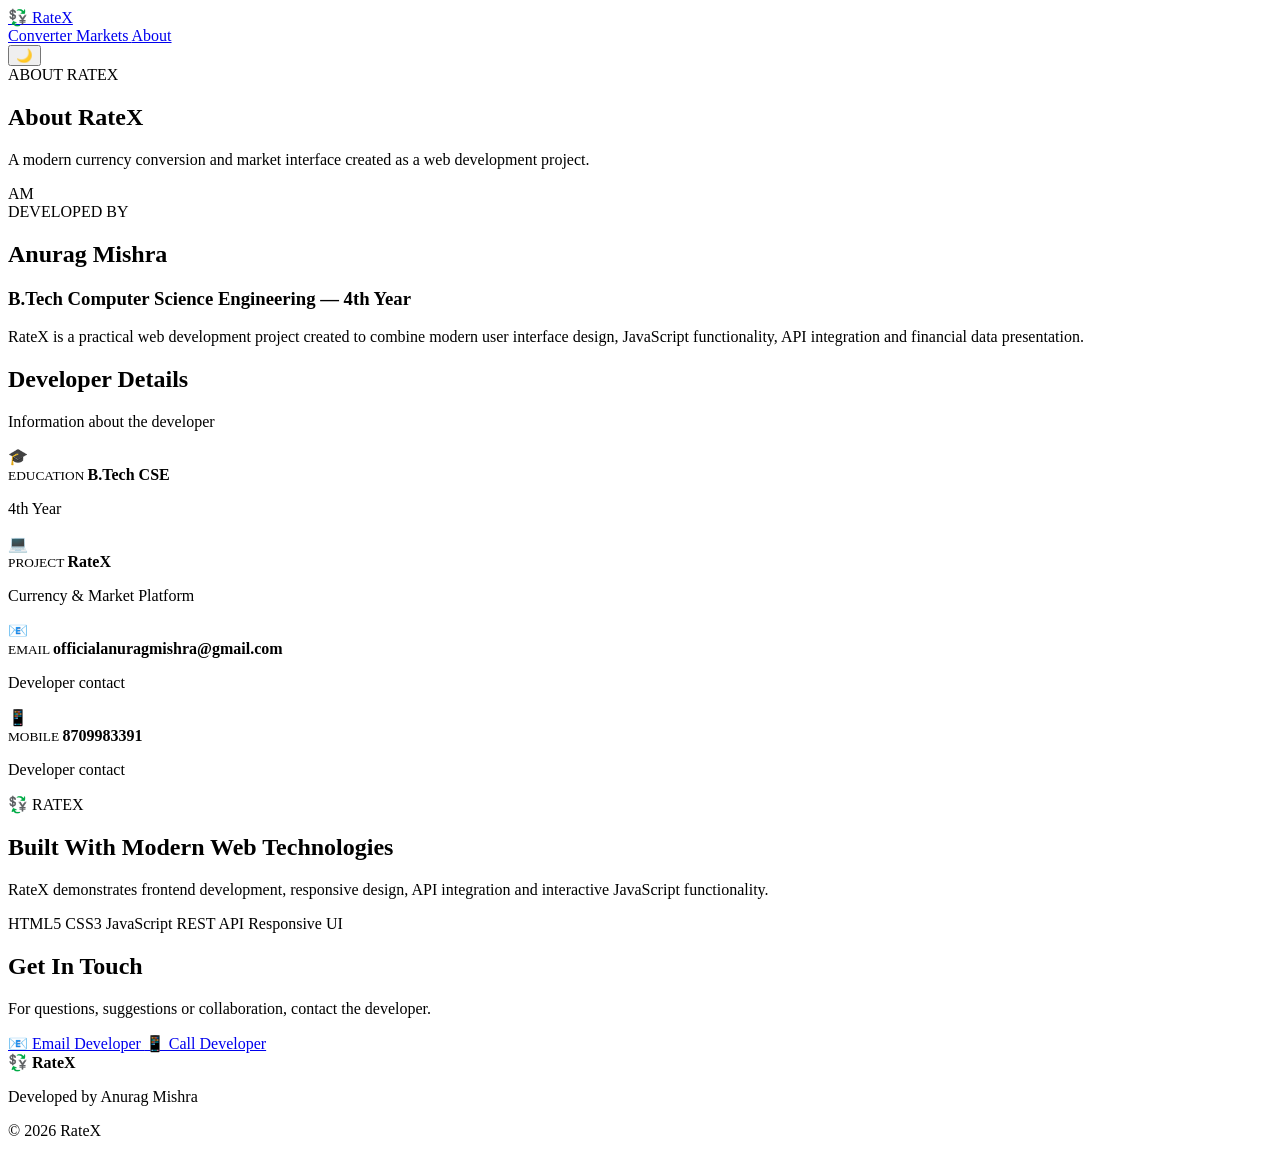
==== About.html @ 6daa4794 "initials of About.html for RateX project This file contains the HTML structure for the About page of" ====
<!DOCTYPE html>
<html lang="en">

<head>

    <meta charset="UTF-8">

    <meta name="viewport"
          content="width=device-width, initial-scale=1.0">

    <meta name="description"
          content="About Anurag Mishra - Developer of RateX">

    <title>RateX | About</title>

    <link rel="stylesheet" href="style.css">

</head>

<body>

<!-- NAVBAR -->

<header class="navbar">

    <a href="index.html" class="logo">
        💱 <span>RateX</span>
    </a>

    <nav>

        <a href="index.html">
            Converter
        </a>

        <a href="market.html">
            Markets
        </a>

        <a href="about.html"
           class="active">

            About

        </a>

    </nav>

    <button id="themeBtn"
            class="icon-btn">

        🌙

    </button>

</header>


<!-- MAIN -->

<main>

    <!-- HERO -->

    <section class="hero">

        <div class="live-badge">
            ABOUT RATEX
        </div>

        <h1>
            About RateX
        </h1>

        <p>
            A modern currency conversion and market
            interface created as a web development project.
        </p>

    </section>


    <!-- DEVELOPER -->

    <section class="developer-card">

        <div class="avatar">
            AM
        </div>


        <div class="developer-content">

            <span class="eyebrow">
                DEVELOPED BY
            </span>

            <h2>
                Anurag Mishra
            </h2>

            <h3>
                B.Tech Computer Science Engineering
                — 4th Year
            </h3>

            <p>
                RateX is a practical web development project
                created to combine modern user interface
                design, JavaScript functionality, API
                integration and financial data presentation.
            </p>

        </div>

    </section>


    <!-- DETAILS -->

    <section class="section">

        <div class="section-header">

            <div>

                <h2>
                    Developer Details
                </h2>

                <p>
                    Information about the developer
                </p>

            </div>

        </div>


        <div class="details-grid">

            <div class="detail-card">

                <div class="detail-icon">
                    🎓
                </div>

                <div>

                    <small>
                        EDUCATION
                    </small>

                    <strong>
                        B.Tech CSE
                    </strong>

                    <p>
                        4th Year
                    </p>

                </div>

            </div>


            <div class="detail-card">

                <div class="detail-icon">
                    💻
                </div>

                <div>

                    <small>
                        PROJECT
                    </small>

                    <strong>
                        RateX
                    </strong>

                    <p>
                        Currency & Market Platform
                    </p>

                </div>

            </div>


            <div class="detail-card">

                <div class="detail-icon">
                    📧
                </div>

                <div>

                    <small>
                        EMAIL
                    </small>

                    <strong>
                        officialanuragmishra@gmail.com
                    </strong>

                    <p>
                        Developer contact
                    </p>

                </div>

            </div>


            <div class="detail-card">

                <div class="detail-icon">
                    📱
                </div>

                <div>

                    <small>
                        MOBILE
                    </small>

                    <strong>
                        8709983391
                    </strong>

                    <p>
                        Developer contact
                    </p>

                </div>

            </div>

        </div>

    </section>


    <!-- TECHNOLOGY -->

    <section class="project-card">

        <span class="project-badge">
            💱 RATEX
        </span>

        <h2>
            Built With Modern Web Technologies
        </h2>

        <p>
            RateX demonstrates frontend development,
            responsive design, API integration and
            interactive JavaScript functionality.
        </p>


        <div class="tech-list">

            <span>HTML5</span>

            <span>CSS3</span>

            <span>JavaScript</span>

            <span>REST API</span>

            <span>Responsive UI</span>

        </div>

    </section>


    <!-- CONTACT -->

    <section class="contact-card">

        <h2>
            Get In Touch
        </h2>

        <p>
            For questions, suggestions or collaboration,
            contact the developer.
        </p>


        <div class="contact-buttons">

            <a
                href="mailto:officialanuragmishra@gmail.com"
                class="primary-btn"
            >
                📧 Email Developer
            </a>


            <a
                href="tel:8709983391"
                class="secondary-btn"
            >
                📱 Call Developer
            </a>

        </div>

    </section>

</main>


<!-- FOOTER -->

<footer>

    <strong>💱 RateX</strong>

    <p>
        Developed by Anurag Mishra
    </p>

    <p>
        © 2026 RateX
    </p>

</footer>


<script src="script.js"></script>

</body>
</html>
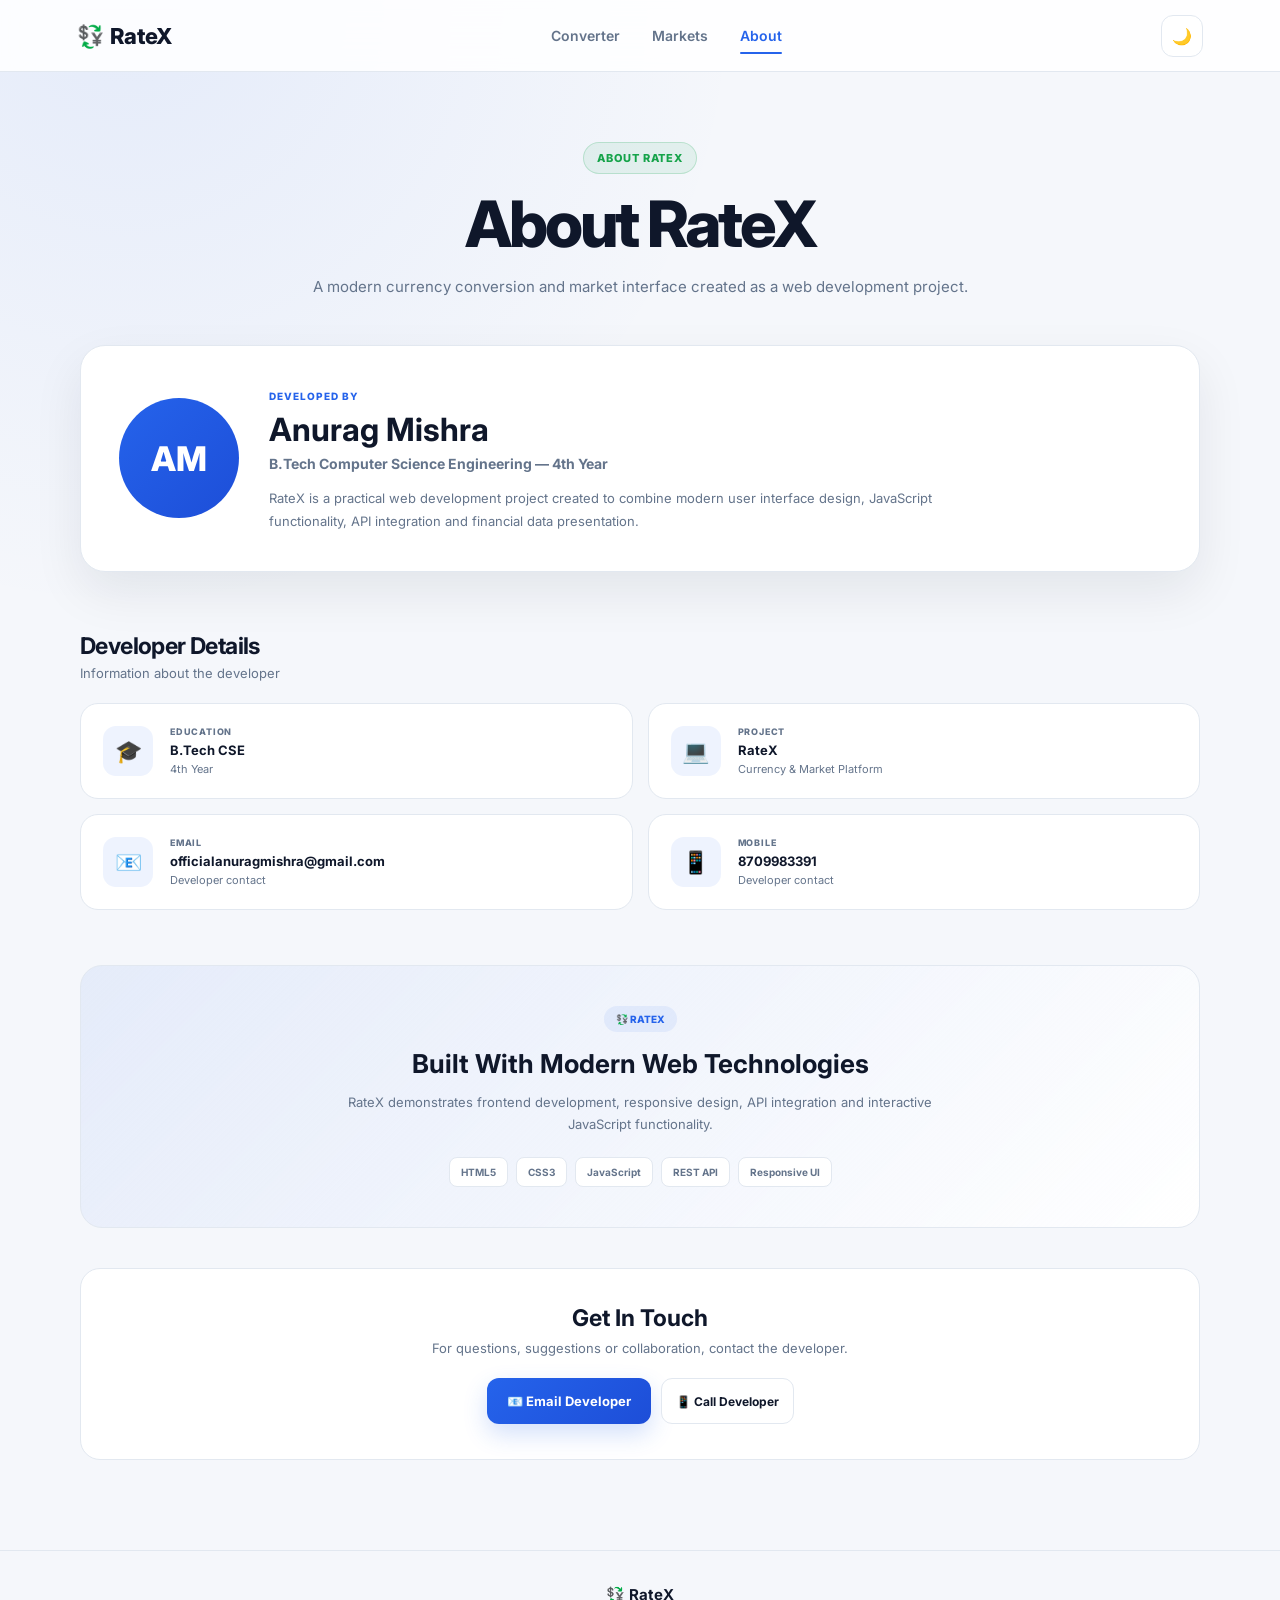
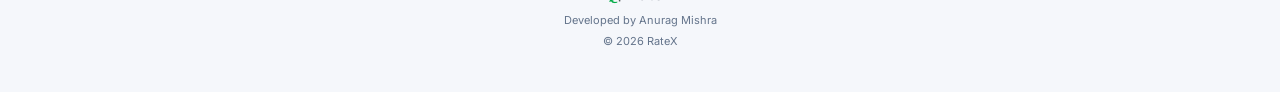
==== commit 81d74e1d: "Update About.html" ====
--- a/About.html
+++ b/About.html
@@ -33,11 +33,11 @@
             Converter
         </a>
 
-        <a href="market.html">
+        <a href="Market.html">
             Markets
         </a>
 
-        <a href="about.html"
+        <a href="About.html"
            class="active">
 
             About
--- a/style.css
+++ b/style.css
@@ -0,0 +1,1597 @@
+@import url('https://fonts.googleapis.com/css2?family=Inter:wght@400;500;600;700;800&display=swap');
+
+
+/* =========================================================
+   VARIABLES
+========================================================= */
+
+:root {
+
+    --bg: #f5f7fb;
+
+    --surface: #ffffff;
+
+    --surface-soft: #f8fafc;
+
+    --text: #0f172a;
+
+    --muted: #64748b;
+
+    --border: #e2e8f0;
+
+    --primary: #2563eb;
+
+    --primary-dark: #1d4ed8;
+
+    --success: #16a34a;
+
+    --danger: #dc2626;
+
+    --shadow:
+        0 20px 50px rgba(15, 23, 42, .08);
+
+    --radius: 20px;
+
+    --transition: .25s ease;
+}
+
+
+body.dark {
+
+    --bg: #080d18;
+
+    --surface: #0f172a;
+
+    --surface-soft: #111c2e;
+
+    --text: #f8fafc;
+
+    --muted: #94a3b8;
+
+    --border: #243247;
+
+    --shadow:
+        0 20px 60px rgba(0, 0, 0, .4);
+}
+
+
+/* =========================================================
+   RESET
+========================================================= */
+
+* {
+    margin: 0;
+    padding: 0;
+    box-sizing: border-box;
+}
+
+
+html {
+    scroll-behavior: smooth;
+}
+
+
+body {
+
+    font-family:
+        "Inter",
+        Arial,
+        sans-serif;
+
+    background:
+        radial-gradient(
+            circle at 10% 0%,
+            rgba(37, 99, 235, .08),
+            transparent 30%
+        ),
+        var(--bg);
+
+    color: var(--text);
+
+    min-height: 100vh;
+
+    transition:
+        background .25s ease,
+        color .25s ease;
+}
+
+
+button,
+input,
+select {
+    font: inherit;
+}
+
+
+button {
+    cursor: pointer;
+}
+
+
+a {
+    color: inherit;
+}
+
+
+/* =========================================================
+   NAVBAR
+========================================================= */
+
+.navbar {
+
+    position: sticky;
+
+    top: 0;
+
+    z-index: 1000;
+
+    height: 72px;
+
+    padding:
+        0 clamp(18px, 6vw, 90px);
+
+    display: flex;
+
+    align-items: center;
+
+    justify-content: space-between;
+
+    background:
+        color-mix(
+            in srgb,
+            var(--surface) 86%,
+            transparent
+        );
+
+    backdrop-filter: blur(18px);
+
+    border-bottom:
+        1px solid var(--border);
+}
+
+
+.logo {
+
+    display: flex;
+
+    align-items: center;
+
+    gap: 7px;
+
+    text-decoration: none;
+
+    font-size: 22px;
+
+    font-weight: 800;
+
+    letter-spacing: -.7px;
+}
+
+
+nav {
+
+    display: flex;
+
+    align-items: center;
+
+    gap: 32px;
+}
+
+
+nav a {
+
+    position: relative;
+
+    text-decoration: none;
+
+    color: var(--muted);
+
+    font-size: 14px;
+
+    font-weight: 600;
+
+    transition:
+        color var(--transition);
+}
+
+
+nav a:hover,
+nav a.active {
+
+    color: var(--primary);
+}
+
+
+nav a.active::after {
+
+    content: "";
+
+    position: absolute;
+
+    left: 0;
+
+    right: 0;
+
+    bottom: -10px;
+
+    height: 2px;
+
+    background: var(--primary);
+
+    border-radius: 10px;
+}
+
+
+.icon-btn {
+
+    width: 42px;
+
+    height: 42px;
+
+    display: grid;
+
+    place-items: center;
+
+    border: 1px solid var(--border);
+
+    border-radius: 12px;
+
+    background: var(--surface);
+
+    color: var(--text);
+
+    transition:
+        transform var(--transition),
+        border-color var(--transition);
+}
+
+
+.icon-btn:hover {
+
+    transform: translateY(-2px);
+
+    border-color: var(--primary);
+}
+
+
+/* =========================================================
+   MAIN
+========================================================= */
+
+main {
+
+    width:
+        min(
+            1120px,
+            calc(100% - 32px)
+        );
+
+    margin: auto;
+
+    padding:
+        70px 0 90px;
+}
+
+
+/* =========================================================
+   HERO
+========================================================= */
+
+.hero {
+
+    max-width: 760px;
+
+    margin:
+        0 auto 45px;
+
+    text-align: center;
+}
+
+
+.live-badge {
+
+    display: inline-flex;
+
+    align-items: center;
+
+    gap: 8px;
+
+    padding: 8px 13px;
+
+    border-radius: 999px;
+
+    background:
+        rgba(22, 163, 74, .08);
+
+    border:
+        1px solid rgba(22, 163, 74, .2);
+
+    color: var(--success);
+
+    font-size: 11px;
+
+    font-weight: 800;
+
+    letter-spacing: .8px;
+}
+
+
+.live-dot {
+
+    width: 7px;
+
+    height: 7px;
+
+    border-radius: 50%;
+
+    background: var(--success);
+
+    box-shadow:
+        0 0 0 4px rgba(22, 163, 74, .1);
+}
+
+
+.hero h1 {
+
+    margin-top: 18px;
+
+    font-size:
+        clamp(40px, 7vw, 64px);
+
+    line-height: 1;
+
+    letter-spacing: -3px;
+
+    font-weight: 800;
+}
+
+
+.hero p {
+
+    margin-top: 18px;
+
+    color: var(--muted);
+
+    line-height: 1.7;
+
+    font-size: 15px;
+}
+
+
+/* =========================================================
+   CONVERTER
+========================================================= */
+
+.converter-card {
+
+    padding:
+        clamp(18px, 4vw, 38px);
+
+    background: var(--surface);
+
+    border:
+        1px solid var(--border);
+
+    border-radius: 28px;
+
+    box-shadow: var(--shadow);
+}
+
+
+.currency-box {
+
+    padding: 20px;
+
+    background: var(--surface-soft);
+
+    border:
+        1px solid var(--border);
+
+    border-radius: 18px;
+
+    transition:
+        border-color var(--transition),
+        box-shadow var(--transition);
+}
+
+
+.currency-box:focus-within {
+
+    border-color:
+        rgba(37, 99, 235, .5);
+
+    box-shadow:
+        0 0 0 4px
+        rgba(37, 99, 235, .08);
+}
+
+
+.currency-box label {
+
+    display: block;
+
+    margin-bottom: 12px;
+
+    color: var(--muted);
+
+    font-size: 11px;
+
+    font-weight: 800;
+
+    letter-spacing: .8px;
+
+    text-transform: uppercase;
+}
+
+
+.currency-row {
+
+    display: flex;
+
+    gap: 12px;
+}
+
+
+.currency-row input {
+
+    flex: 1;
+
+    min-width: 0;
+
+    border: 0;
+
+    outline: none;
+
+    background: transparent;
+
+    color: var(--text);
+
+    font-size: 36px;
+
+    font-weight: 700;
+
+    letter-spacing: -1.5px;
+}
+
+
+.currency-row select {
+
+    width: 155px;
+
+    padding: 0 13px;
+
+    border:
+        1px solid var(--border);
+
+    border-radius: 12px;
+
+    outline: none;
+
+    background: var(--surface);
+
+    color: var(--text);
+
+    font-size: 14px;
+
+    font-weight: 700;
+}
+
+
+.currency-row select:focus {
+
+    border-color: var(--primary);
+}
+
+
+/* =========================================================
+   SWAP
+========================================================= */
+
+.swap-btn {
+
+    display: grid;
+
+    place-items: center;
+
+    width: 52px;
+
+    height: 52px;
+
+    margin:
+        -7px auto;
+
+    position: relative;
+
+    z-index: 2;
+
+    border:
+        5px solid var(--surface);
+
+    border-radius: 50%;
+
+    background: var(--primary);
+
+    color: white;
+
+    font-size: 22px;
+
+    font-weight: 700;
+
+    transition:
+        transform .35s ease,
+        background .2s ease;
+}
+
+
+.swap-btn:hover {
+
+    transform: rotate(180deg);
+
+    background: var(--primary-dark);
+}
+
+
+/* =========================================================
+   RATE
+========================================================= */
+
+.rate-box {
+
+    padding:
+        25px 10px 20px;
+
+    text-align: center;
+}
+
+
+.rate-box strong {
+
+    display: block;
+
+    font-size: 16px;
+}
+
+
+.rate-box span {
+
+    display: block;
+
+    margin-top: 7px;
+
+    color: var(--muted);
+
+    font-size: 12px;
+}
+
+
+/* =========================================================
+   BUTTONS
+========================================================= */
+
+.primary-btn {
+
+    display: inline-flex;
+
+    align-items: center;
+
+    justify-content: center;
+
+    gap: 7px;
+
+    border: 0;
+
+    padding: 15px 20px;
+
+    border-radius: 12px;
+
+    background:
+        linear-gradient(
+            135deg,
+            var(--primary),
+            var(--primary-dark)
+        );
+
+    color: white;
+
+    text-decoration: none;
+
+    font-size: 13px;
+
+    font-weight: 700;
+
+    box-shadow:
+        0 10px 24px
+        rgba(37, 99, 235, .2);
+
+    transition:
+        transform var(--transition),
+        box-shadow var(--transition);
+}
+
+
+.primary-btn:hover {
+
+    transform: translateY(-2px);
+
+    box-shadow:
+        0 15px 30px
+        rgba(37, 99, 235, .28);
+}
+
+
+.converter-card > .primary-btn {
+
+    width: 100%;
+}
+
+
+.secondary-btn {
+
+    display: inline-flex;
+
+    align-items: center;
+
+    justify-content: center;
+
+    gap: 7px;
+
+    padding: 10px 14px;
+
+    border:
+        1px solid var(--border);
+
+    border-radius: 11px;
+
+    background: var(--surface);
+
+    color: var(--text);
+
+    text-decoration: none;
+
+    font-size: 12px;
+
+    font-weight: 700;
+
+    transition:
+        border-color var(--transition),
+        transform var(--transition);
+}
+
+
+.secondary-btn:hover {
+
+    transform: translateY(-1px);
+
+    border-color: var(--primary);
+}
+
+
+/* =========================================================
+   SECTIONS
+========================================================= */
+
+.section {
+
+    margin-top: 60px;
+}
+
+
+.section-header {
+
+    display: flex;
+
+    align-items: center;
+
+    justify-content: space-between;
+
+    gap: 20px;
+
+    margin-bottom: 22px;
+}
+
+
+.section-header h2 {
+
+    font-size: 23px;
+
+    letter-spacing: -.6px;
+}
+
+
+.section-header p {
+
+    margin-top: 5px;
+
+    color: var(--muted);
+
+    font-size: 13px;
+}
+
+
+/* =========================================================
+   MARKET CARDS
+========================================================= */
+
+.market-grid {
+
+    display: grid;
+
+    grid-template-columns:
+        repeat(4, 1fr);
+
+    gap: 15px;
+}
+
+
+.market-card {
+
+    padding: 22px;
+
+    background: var(--surface);
+
+    border:
+        1px solid var(--border);
+
+    border-radius: 18px;
+
+    box-shadow:
+        0 8px 25px
+        rgba(15, 23, 42, .04);
+
+    transition:
+        transform var(--transition),
+        border-color var(--transition),
+        box-shadow var(--transition);
+}
+
+
+.market-card:hover {
+
+    transform: translateY(-4px);
+
+    border-color:
+        rgba(37, 99, 235, .35);
+
+    box-shadow:
+        0 15px 35px
+        rgba(15, 23, 42, .08);
+}
+
+
+.market-card span {
+
+    display: block;
+
+    margin-bottom: 14px;
+
+    color: var(--muted);
+
+    font-size: 12px;
+
+    font-weight: 700;
+}
+
+
+.market-card strong {
+
+    display: block;
+
+    font-size: 23px;
+
+    font-weight: 800;
+}
+
+
+.market-card small {
+
+    display: block;
+
+    margin-top: 9px;
+
+    color: var(--success);
+
+    font-size: 11px;
+
+    font-weight: 600;
+}
+
+
+/* =========================================================
+   FEATURES
+========================================================= */
+
+.feature-grid {
+
+    display: grid;
+
+    grid-template-columns:
+        repeat(4, 1fr);
+
+    gap: 15px;
+}
+
+
+.feature-card {
+
+    padding: 25px;
+
+    background: var(--surface);
+
+    border:
+        1px solid var(--border);
+
+    border-radius: 18px;
+}
+
+
+.feature-icon {
+
+    font-size: 25px;
+
+    margin-bottom: 15px;
+}
+
+
+.feature-card h3 {
+
+    font-size: 15px;
+}
+
+
+.feature-card p {
+
+    margin-top: 8px;
+
+    color: var(--muted);
+
+    font-size: 12px;
+
+    line-height: 1.7;
+}
+
+
+/* =========================================================
+   MARKET PAGE
+========================================================= */
+
+.market-toolbar {
+
+    display: flex;
+
+    align-items: center;
+
+    justify-content: space-between;
+
+    margin-bottom: 20px;
+}
+
+
+.market-toolbar h2 {
+
+    font-size: 22px;
+}
+
+
+.market-toolbar p {
+
+    margin-top: 5px;
+
+    color: var(--muted);
+
+    font-size: 12px;
+}
+
+
+.search-box {
+
+    display: flex;
+
+    align-items: center;
+
+    gap: 10px;
+
+    padding: 15px 18px;
+
+    margin-bottom: 18px;
+
+    background: var(--surface);
+
+    border:
+        1px solid var(--border);
+
+    border-radius: 14px;
+}
+
+
+.search-box input {
+
+    width: 100%;
+
+    border: 0;
+
+    outline: 0;
+
+    background: transparent;
+
+    color: var(--text);
+
+    font-size: 14px;
+}
+
+
+.table-card {
+
+    overflow: hidden;
+
+    background: var(--surface);
+
+    border:
+        1px solid var(--border);
+
+    border-radius: 20px;
+
+    box-shadow: var(--shadow);
+}
+
+
+.table-wrapper {
+
+    overflow-x: auto;
+}
+
+
+table {
+
+    width: 100%;
+
+    border-collapse: collapse;
+
+    min-width: 650px;
+}
+
+
+th,
+td {
+
+    padding: 18px;
+
+    text-align: left;
+
+    border-bottom:
+        1px solid var(--border);
+}
+
+
+th {
+
+    color: var(--muted);
+
+    font-size: 11px;
+
+    text-transform: uppercase;
+
+    letter-spacing: .6px;
+}
+
+
+td {
+
+    font-size: 13px;
+}
+
+
+.status {
+
+    display: inline-flex;
+
+    padding: 5px 9px;
+
+    border-radius: 999px;
+
+    background:
+        rgba(22, 163, 74, .08);
+
+    color: var(--success);
+
+    font-size: 10px;
+
+    font-weight: 700;
+}
+
+
+/* =========================================================
+   INFO CARD
+========================================================= */
+
+.info-card {
+
+    margin-top: 40px;
+
+    padding: 28px;
+
+    background:
+        rgba(37, 99, 235, .06);
+
+    border:
+        1px solid
+        rgba(37, 99, 235, .15);
+
+    border-radius: 18px;
+}
+
+
+.info-card h2 {
+
+    font-size: 19px;
+}
+
+
+.info-card p {
+
+    margin-top: 12px;
+
+    color: var(--muted);
+
+    font-size: 13px;
+
+    line-height: 1.8;
+}
+
+
+/* =========================================================
+   ABOUT
+========================================================= */
+
+.developer-card {
+
+    display: flex;
+
+    align-items: center;
+
+    gap: 30px;
+
+    padding: 38px;
+
+    background: var(--surface);
+
+    border:
+        1px solid var(--border);
+
+    border-radius: 25px;
+
+    box-shadow: var(--shadow);
+}
+
+
+.avatar {
+
+    width: 120px;
+
+    height: 120px;
+
+    flex-shrink: 0;
+
+    display: grid;
+
+    place-items: center;
+
+    border-radius: 50%;
+
+    background:
+        linear-gradient(
+            135deg,
+            var(--primary),
+            var(--primary-dark)
+        );
+
+    color: white;
+
+    font-size: 34px;
+
+    font-weight: 800;
+}
+
+
+.eyebrow {
+
+    color: var(--primary);
+
+    font-size: 10px;
+
+    font-weight: 800;
+
+    letter-spacing: 1px;
+}
+
+
+.developer-content h2 {
+
+    margin-top: 6px;
+
+    font-size: 32px;
+}
+
+
+.developer-content h3 {
+
+    margin-top: 6px;
+
+    color: var(--muted);
+
+    font-size: 14px;
+}
+
+
+.developer-content p {
+
+    max-width: 700px;
+
+    margin-top: 15px;
+
+    color: var(--muted);
+
+    line-height: 1.8;
+
+    font-size: 13px;
+}
+
+
+.details-grid {
+
+    display: grid;
+
+    grid-template-columns:
+        repeat(2, 1fr);
+
+    gap: 15px;
+}
+
+
+.detail-card {
+
+    display: flex;
+
+    align-items: center;
+
+    gap: 17px;
+
+    padding: 22px;
+
+    background: var(--surface);
+
+    border:
+        1px solid var(--border);
+
+    border-radius: 18px;
+}
+
+
+.detail-icon {
+
+    width: 50px;
+
+    height: 50px;
+
+    display: grid;
+
+    place-items: center;
+
+    flex-shrink: 0;
+
+    border-radius: 13px;
+
+    background:
+        rgba(37, 99, 235, .08);
+
+    font-size: 22px;
+}
+
+
+.detail-card small {
+
+    display: block;
+
+    color: var(--muted);
+
+    font-size: 9px;
+
+    font-weight: 800;
+
+    letter-spacing: .8px;
+}
+
+
+.detail-card strong {
+
+    display: block;
+
+    margin-top: 5px;
+
+    font-size: 13px;
+
+    word-break: break-word;
+}
+
+
+.detail-card p {
+
+    margin-top: 4px;
+
+    color: var(--muted);
+
+    font-size: 11px;
+}
+
+
+.project-card {
+
+    margin-top: 55px;
+
+    padding: 40px;
+
+    text-align: center;
+
+    background:
+        linear-gradient(
+            135deg,
+            rgba(37, 99, 235, .08),
+            var(--surface)
+        );
+
+    border:
+        1px solid var(--border);
+
+    border-radius: 22px;
+}
+
+
+.project-badge {
+
+    display: inline-flex;
+
+    padding: 7px 12px;
+
+    border-radius: 999px;
+
+    background:
+        rgba(37, 99, 235, .08);
+
+    color: var(--primary);
+
+    font-size: 10px;
+
+    font-weight: 800;
+}
+
+
+.project-card h2 {
+
+    margin-top: 16px;
+
+    font-size: 26px;
+}
+
+
+.project-card > p {
+
+    max-width: 650px;
+
+    margin: 12px auto;
+
+    color: var(--muted);
+
+    font-size: 13px;
+
+    line-height: 1.7;
+}
+
+
+.tech-list {
+
+    display: flex;
+
+    justify-content: center;
+
+    flex-wrap: wrap;
+
+    gap: 8px;
+
+    margin-top: 22px;
+}
+
+
+.tech-list span {
+
+    padding: 8px 11px;
+
+    background: var(--surface);
+
+    border:
+        1px solid var(--border);
+
+    border-radius: 8px;
+
+    color: var(--muted);
+
+    font-size: 10px;
+
+    font-weight: 700;
+}
+
+
+.contact-card {
+
+    margin-top: 40px;
+
+    padding: 35px;
+
+    text-align: center;
+
+    background: var(--surface);
+
+    border:
+        1px solid var(--border);
+
+    border-radius: 20px;
+}
+
+
+.contact-card h2 {
+
+    font-size: 23px;
+}
+
+
+.contact-card p {
+
+    margin-top: 8px;
+
+    color: var(--muted);
+
+    font-size: 13px;
+}
+
+
+.contact-buttons {
+
+    display: flex;
+
+    justify-content: center;
+
+    flex-wrap: wrap;
+
+    gap: 10px;
+
+    margin-top: 22px;
+}
+
+
+/* =========================================================
+   FOOTER
+========================================================= */
+
+footer {
+
+    padding:
+        30px 20px 40px;
+
+    text-align: center;
+
+    border-top:
+        1px solid var(--border);
+
+    color: var(--muted);
+
+    font-size: 11px;
+
+    line-height: 1.9;
+}
+
+
+footer strong {
+
+    color: var(--text);
+
+    font-size: 15px;
+}
+
+
+/* =========================================================
+   TOAST
+========================================================= */
+
+.toast {
+
+    position: fixed;
+
+    right: 20px;
+
+    bottom: 20px;
+
+    z-index: 5000;
+
+    max-width: 330px;
+
+    padding: 14px 17px;
+
+    background: var(--surface);
+
+    color: var(--text);
+
+    border:
+        1px solid var(--border);
+
+    border-radius: 12px;
+
+    box-shadow: var(--shadow);
+
+    font-size: 12px;
+
+    font-weight: 600;
+
+    opacity: 0;
+
+    transform: translateY(20px);
+
+    pointer-events: none;
+
+    transition: .3s ease;
+}
+
+
+.toast.show {
+
+    opacity: 1;
+
+    transform: translateY(0);
+}
+
+
+/* =========================================================
+   RESPONSIVE
+========================================================= */
+
+@media (max-width: 900px) {
+
+    nav {
+        display: none;
+    }
+
+    .market-grid,
+    .feature-grid {
+
+        grid-template-columns:
+            repeat(2, 1fr);
+    }
+}
+
+
+@media (max-width: 650px) {
+
+    main {
+
+        width:
+            calc(100% - 22px);
+
+        padding-top: 40px;
+    }
+
+
+    .hero h1 {
+
+        letter-spacing: -1.8px;
+    }
+
+
+    .currency-row {
+
+        flex-direction: column;
+    }
+
+
+    .currency-row select {
+
+        width: 100%;
+
+        height: 48px;
+    }
+
+
+    .currency-row input {
+
+        width: 100%;
+
+        font-size: 30px;
+    }
+
+
+    .market-grid,
+    .feature-grid,
+    .details-grid {
+
+        grid-template-columns: 1fr;
+    }
+
+
+    .section-header {
+
+        align-items: flex-start;
+    }
+
+
+    .market-toolbar {
+
+        align-items: flex-start;
+
+        gap: 15px;
+    }
+
+
+    .developer-card {
+
+        flex-direction: column;
+
+        text-align: center;
+
+        padding: 28px 20px;
+    }
+
+
+    .developer-content h2 {
+
+        font-size: 27px;
+    }
+
+
+    .project-card {
+
+        padding: 28px 18px;
+    }
+
+
+    .contact-buttons {
+
+        flex-direction: column;
+    }
+
+
+    .contact-buttons a {
+
+        width: 100%;
+    }
+}
+
+
+@media (max-width: 430px) {
+
+    .navbar {
+
+        height: 65px;
+    }
+
+
+    .hero {
+
+        margin-bottom: 30px;
+    }
+
+
+    .converter-card {
+
+        padding: 13px;
+
+        border-radius: 21px;
+    }
+
+
+    .currency-box {
+
+        padding: 16px;
+    }
+
+
+    .section {
+
+        margin-top: 45px;
+    }
+}
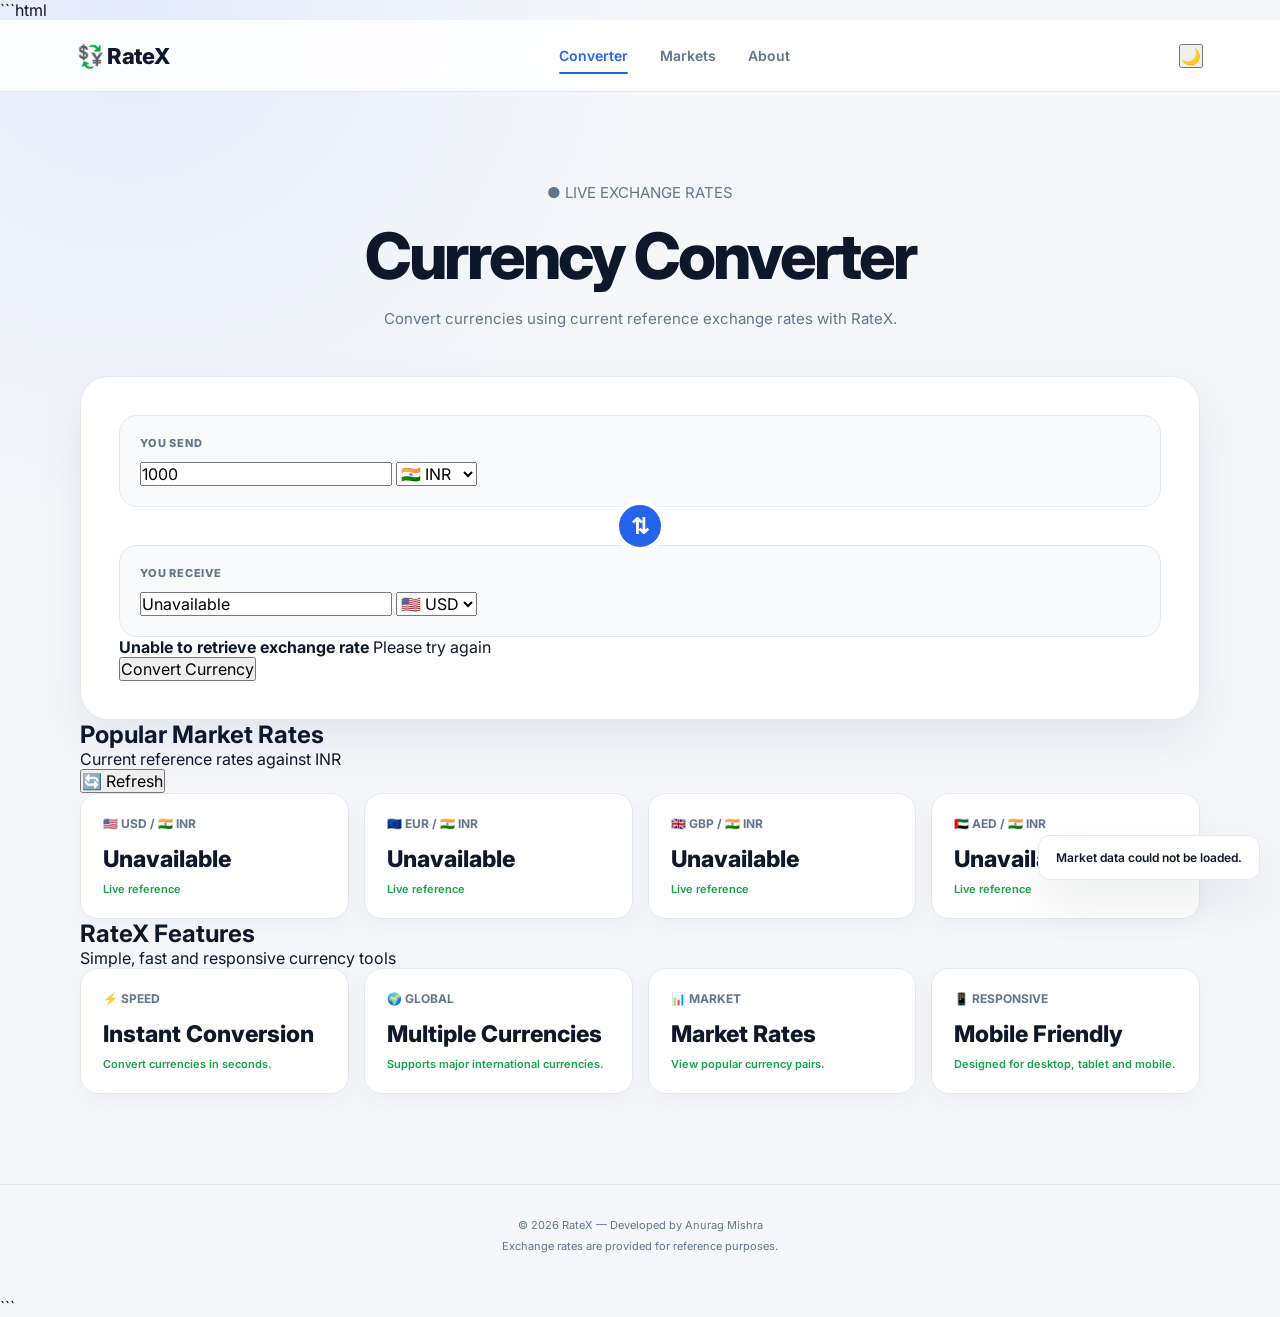
==== commit 1925e446: "Revise About page for improved content and layout Updated the About page content and structure for c" ====
--- a/About.html
+++ b/About.html
@@ -1,3 +1,4 @@
+```html
 <!DOCTYPE html>
 <html lang="en">
 
@@ -5,336 +6,586 @@
 
     <meta charset="UTF-8">
 
-    <meta name="viewport"
-          content="width=device-width, initial-scale=1.0">
-
-    <meta name="description"
-          content="About Anurag Mishra - Developer of RateX">
-
-    <title>RateX | About</title>
-
-    <link rel="stylesheet" href="style.css">
+    <meta
+        name="viewport"
+        content="width=device-width, initial-scale=1.0"
+    >
+
+    <meta
+        name="description"
+        content="RateX - Professional live currency converter"
+    >
+
+    <title>RateX | Live Currency Converter</title>
+
+    <link
+        rel="stylesheet"
+        href="style.css"
+    >
 
 </head>
 
+
 <body>
 
-<!-- NAVBAR -->
-
-<header class="navbar">
-
-    <a href="index.html" class="logo">
-        💱 <span>RateX</span>
-    </a>
-
-    <nav>
-
-        <a href="index.html">
-            Converter
-        </a>
-
-        <a href="Market.html">
-            Markets
-        </a>
-
-        <a href="About.html"
-           class="active">
-
-            About
-
-        </a>
-
-    </nav>
-
-    <button id="themeBtn"
-            class="icon-btn">
-
-        🌙
-
-    </button>
-
-</header>
-
-
-<!-- MAIN -->
-
-<main>
-
-    <!-- HERO -->
-
-    <section class="hero">
-
-        <div class="live-badge">
-            ABOUT RATEX
+
+    <!-- =====================================================
+         NAVBAR
+         ===================================================== -->
+
+    <header class="navbar">
+
+        <div class="logo">
+            💱 RateX
         </div>
 
-        <h1>
-            About RateX
-        </h1>
+
+        <nav>
+
+            <a
+                href="index.html"
+                class="active"
+            >
+                Converter
+            </a>
+
+            <a href="market.html">
+                Markets
+            </a>
+
+            <a href="about.html">
+                About
+            </a>
+
+        </nav>
+
+
+        <button
+            id="themeBtn"
+            class="theme-btn"
+            type="button"
+            aria-label="Toggle dark mode"
+        >
+            🌙
+        </button>
+
+    </header>
+
+
+
+    <!-- =====================================================
+         MAIN
+         ===================================================== -->
+
+    <main>
+
+
+        <!-- =================================================
+             HERO
+             ================================================= -->
+
+        <section class="hero">
+
+            <p class="live">
+                <span>●</span>
+                LIVE EXCHANGE RATES
+            </p>
+
+
+            <h1>
+                Currency Converter
+            </h1>
+
+
+            <p>
+                Convert currencies using current reference
+                exchange rates with RateX.
+            </p>
+
+        </section>
+
+
+
+        <!-- =================================================
+             CONVERTER
+             ================================================= -->
+
+        <section
+            class="converter-card"
+            aria-label="Currency converter"
+        >
+
+
+            <!-- YOU SEND -->
+
+            <div class="currency-box">
+
+                <label for="amount">
+                    You Send
+                </label>
+
+
+                <div class="input-row">
+
+                    <input
+                        type="number"
+                        id="amount"
+                        value="1000"
+                        min="0"
+                        step="0.01"
+                        inputmode="decimal"
+                        aria-label="Amount to convert"
+                    >
+
+
+                    <select
+                        id="fromCurrency"
+                        aria-label="Currency you are sending"
+                    >
+
+                        <option value="USD">
+                            🇺🇸 USD
+                        </option>
+
+                        <option
+                            value="INR"
+                            selected
+                        >
+                            🇮🇳 INR
+                        </option>
+
+                        <option value="EUR">
+                            🇪🇺 EUR
+                        </option>
+
+                        <option value="GBP">
+                            🇬🇧 GBP
+                        </option>
+
+                        <option value="AED">
+                            🇦🇪 AED
+                        </option>
+
+                        <option value="SAR">
+                            🇸🇦 SAR
+                        </option>
+
+                        <option value="JPY">
+                            🇯🇵 JPY
+                        </option>
+
+                        <option value="CAD">
+                            🇨🇦 CAD
+                        </option>
+
+                        <option value="AUD">
+                            🇦🇺 AUD
+                        </option>
+
+                        <option value="CHF">
+                            🇨🇭 CHF
+                        </option>
+
+                        <option value="SGD">
+                            🇸🇬 SGD
+                        </option>
+
+                    </select>
+
+                </div>
+
+            </div>
+
+
+
+            <!-- SWAP -->
+
+            <button
+                id="swapBtn"
+                class="swap-btn"
+                type="button"
+                aria-label="Swap currencies"
+                title="Swap currencies"
+            >
+                ⇅
+            </button>
+
+
+
+            <!-- YOU RECEIVE -->
+
+            <div class="currency-box">
+
+                <label for="result">
+                    You Receive
+                </label>
+
+
+                <div class="input-row">
+
+                    <input
+                        type="text"
+                        id="result"
+                        value="Loading..."
+                        readonly
+                        aria-label="Converted amount"
+                    >
+
+
+                    <select
+                        id="toCurrency"
+                        aria-label="Currency you are receiving"
+                    >
+
+                        <option
+                            value="USD"
+                            selected
+                        >
+                            🇺🇸 USD
+                        </option>
+
+                        <option value="INR">
+                            🇮🇳 INR
+                        </option>
+
+                        <option value="EUR">
+                            🇪🇺 EUR
+                        </option>
+
+                        <option value="GBP">
+                            🇬🇧 GBP
+                        </option>
+
+                        <option value="AED">
+                            🇦🇪 AED
+                        </option>
+
+                        <option value="SAR">
+                            🇸🇦 SAR
+                        </option>
+
+                        <option value="JPY">
+                            🇯🇵 JPY
+                        </option>
+
+                        <option value="CAD">
+                            🇨🇦 CAD
+                        </option>
+
+                        <option value="AUD">
+                            🇦🇺 AUD
+                        </option>
+
+                        <option value="CHF">
+                            🇨🇭 CHF
+                        </option>
+
+                        <option value="SGD">
+                            🇸🇬 SGD
+                        </option>
+
+                    </select>
+
+                </div>
+
+            </div>
+
+
+
+            <!-- RATE -->
+
+            <div class="rate-info">
+
+                <strong id="rateText">
+                    Loading exchange rate...
+                </strong>
+
+
+                <span id="updateTime">
+                    Connecting to exchange-rate service...
+                </span>
+
+            </div>
+
+
+
+            <!-- CONVERT -->
+
+            <button
+                id="convertBtn"
+                class="convert-btn"
+                type="button"
+            >
+                Convert Currency
+            </button>
+
+
+        </section>
+
+
+
+        <!-- =================================================
+             QUICK CURRENCY PAIRS
+             ================================================= -->
+
+        <section class="market-section">
+
+
+            <div class="section-heading">
+
+                <div>
+
+                    <h2>
+                        Popular Market Rates
+                    </h2>
+
+                    <p>
+                        Current reference rates against INR
+                    </p>
+
+                </div>
+
+
+                <button
+                    id="refreshBtn"
+                    class="refresh-btn"
+                    type="button"
+                >
+                    🔄 Refresh
+                </button>
+
+            </div>
+
+
+
+            <div class="market-grid">
+
+
+                <!-- USD / INR -->
+
+                <div class="market-card">
+
+                    <span>
+                        🇺🇸 USD / 🇮🇳 INR
+                    </span>
+
+                    <strong id="usdInr">
+                        Loading...
+                    </strong>
+
+                    <small id="usdChange">
+                        Live reference
+                    </small>
+
+                </div>
+
+
+
+                <!-- EUR / INR -->
+
+                <div class="market-card">
+
+                    <span>
+                        🇪🇺 EUR / 🇮🇳 INR
+                    </span>
+
+                    <strong id="eurInr">
+                        Loading...
+                    </strong>
+
+                    <small>
+                        Live reference
+                    </small>
+
+                </div>
+
+
+
+                <!-- GBP / INR -->
+
+                <div class="market-card">
+
+                    <span>
+                        🇬🇧 GBP / 🇮🇳 INR
+                    </span>
+
+                    <strong id="gbpInr">
+                        Loading...
+                    </strong>
+
+                    <small>
+                        Live reference
+                    </small>
+
+                </div>
+
+
+
+                <!-- AED / INR -->
+
+                <div class="market-card">
+
+                    <span>
+                        🇦🇪 AED / 🇮🇳 INR
+                    </span>
+
+                    <strong id="aedInr">
+                        Loading...
+                    </strong>
+
+                    <small>
+                        Live reference
+                    </small>
+
+                </div>
+
+
+            </div>
+
+        </section>
+
+
+
+        <!-- =================================================
+             FEATURES
+             ================================================= -->
+
+        <section class="market-section">
+
+
+            <div class="section-heading">
+
+                <div>
+
+                    <h2>
+                        RateX Features
+                    </h2>
+
+                    <p>
+                        Simple, fast and responsive currency tools
+                    </p>
+
+                </div>
+
+            </div>
+
+
+            <div class="market-grid">
+
+
+                <div class="market-card">
+
+                    <span>
+                        ⚡ SPEED
+                    </span>
+
+                    <strong>
+                        Instant Conversion
+                    </strong>
+
+                    <small>
+                        Convert currencies in seconds.
+                    </small>
+
+                </div>
+
+
+                <div class="market-card">
+
+                    <span>
+                        🌍 GLOBAL
+                    </span>
+
+                    <strong>
+                        Multiple Currencies
+                    </strong>
+
+                    <small>
+                        Supports major international currencies.
+                    </small>
+
+                </div>
+
+
+                <div class="market-card">
+
+                    <span>
+                        📊 MARKET
+                    </span>
+
+                    <strong>
+                        Market Rates
+                    </strong>
+
+                    <small>
+                        View popular currency pairs.
+                    </small>
+
+                </div>
+
+
+                <div class="market-card">
+
+                    <span>
+                        📱 RESPONSIVE
+                    </span>
+
+                    <strong>
+                        Mobile Friendly
+                    </strong>
+
+                    <small>
+                        Designed for desktop, tablet and mobile.
+                    </small>
+
+                </div>
+
+
+            </div>
+
+        </section>
+
+
+    </main>
+
+
+
+    <!-- =====================================================
+         FOOTER
+         ===================================================== -->
+
+    <footer>
 
         <p>
-            A modern currency conversion and market
-            interface created as a web development project.
+            © 2026 RateX — Developed by Anurag Mishra
         </p>
 
-    </section>
-
-
-    <!-- DEVELOPER -->
-
-    <section class="developer-card">
-
-        <div class="avatar">
-            AM
-        </div>
-
-
-        <div class="developer-content">
-
-            <span class="eyebrow">
-                DEVELOPED BY
-            </span>
-
-            <h2>
-                Anurag Mishra
-            </h2>
-
-            <h3>
-                B.Tech Computer Science Engineering
-                — 4th Year
-            </h3>
-
-            <p>
-                RateX is a practical web development project
-                created to combine modern user interface
-                design, JavaScript functionality, API
-                integration and financial data presentation.
-            </p>
-
-        </div>
-
-    </section>
-
-
-    <!-- DETAILS -->
-
-    <section class="section">
-
-        <div class="section-header">
-
-            <div>
-
-                <h2>
-                    Developer Details
-                </h2>
-
-                <p>
-                    Information about the developer
-                </p>
-
-            </div>
-
-        </div>
-
-
-        <div class="details-grid">
-
-            <div class="detail-card">
-
-                <div class="detail-icon">
-                    🎓
-                </div>
-
-                <div>
-
-                    <small>
-                        EDUCATION
-                    </small>
-
-                    <strong>
-                        B.Tech CSE
-                    </strong>
-
-                    <p>
-                        4th Year
-                    </p>
-
-                </div>
-
-            </div>
-
-
-            <div class="detail-card">
-
-                <div class="detail-icon">
-                    💻
-                </div>
-
-                <div>
-
-                    <small>
-                        PROJECT
-                    </small>
-
-                    <strong>
-                        RateX
-                    </strong>
-
-                    <p>
-                        Currency & Market Platform
-                    </p>
-
-                </div>
-
-            </div>
-
-
-            <div class="detail-card">
-
-                <div class="detail-icon">
-                    📧
-                </div>
-
-                <div>
-
-                    <small>
-                        EMAIL
-                    </small>
-
-                    <strong>
-                        officialanuragmishra@gmail.com
-                    </strong>
-
-                    <p>
-                        Developer contact
-                    </p>
-
-                </div>
-
-            </div>
-
-
-            <div class="detail-card">
-
-                <div class="detail-icon">
-                    📱
-                </div>
-
-                <div>
-
-                    <small>
-                        MOBILE
-                    </small>
-
-                    <strong>
-                        8709983391
-                    </strong>
-
-                    <p>
-                        Developer contact
-                    </p>
-
-                </div>
-
-            </div>
-
-        </div>
-
-    </section>
-
-
-    <!-- TECHNOLOGY -->
-
-    <section class="project-card">
-
-        <span class="project-badge">
-            💱 RATEX
-        </span>
-
-        <h2>
-            Built With Modern Web Technologies
-        </h2>
-
         <p>
-            RateX demonstrates frontend development,
-            responsive design, API integration and
-            interactive JavaScript functionality.
+            Exchange rates are provided for reference purposes.
         </p>
 
-
-        <div class="tech-list">
-
-            <span>HTML5</span>
-
-            <span>CSS3</span>
-
-            <span>JavaScript</span>
-
-            <span>REST API</span>
-
-            <span>Responsive UI</span>
-
-        </div>
-
-    </section>
-
-
-    <!-- CONTACT -->
-
-    <section class="contact-card">
-
-        <h2>
-            Get In Touch
-        </h2>
-
-        <p>
-            For questions, suggestions or collaboration,
-            contact the developer.
-        </p>
-
-
-        <div class="contact-buttons">
-
-            <a
-                href="mailto:officialanuragmishra@gmail.com"
-                class="primary-btn"
-            >
-                📧 Email Developer
-            </a>
-
-
-            <a
-                href="tel:8709983391"
-                class="secondary-btn"
-            >
-                📱 Call Developer
-            </a>
-
-        </div>
-
-    </section>
-
-</main>
-
-
-<!-- FOOTER -->
-
-<footer>
-
-    <strong>💱 RateX</strong>
-
-    <p>
-        Developed by Anurag Mishra
-    </p>
-
-    <p>
-        © 2026 RateX
-    </p>
-
-</footer>
-
-
-<script src="script.js"></script>
+    </footer>
+
+
+
+    <!-- =====================================================
+         TOAST
+         ===================================================== -->
+
+    <div
+        id="toast"
+        class="toast"
+        role="status"
+        aria-live="polite"
+    ></div>
+
+
+
+    <!-- JAVASCRIPT -->
+
+    <script src="script.js"></script>
 
 </body>
+
 </html>
+```
